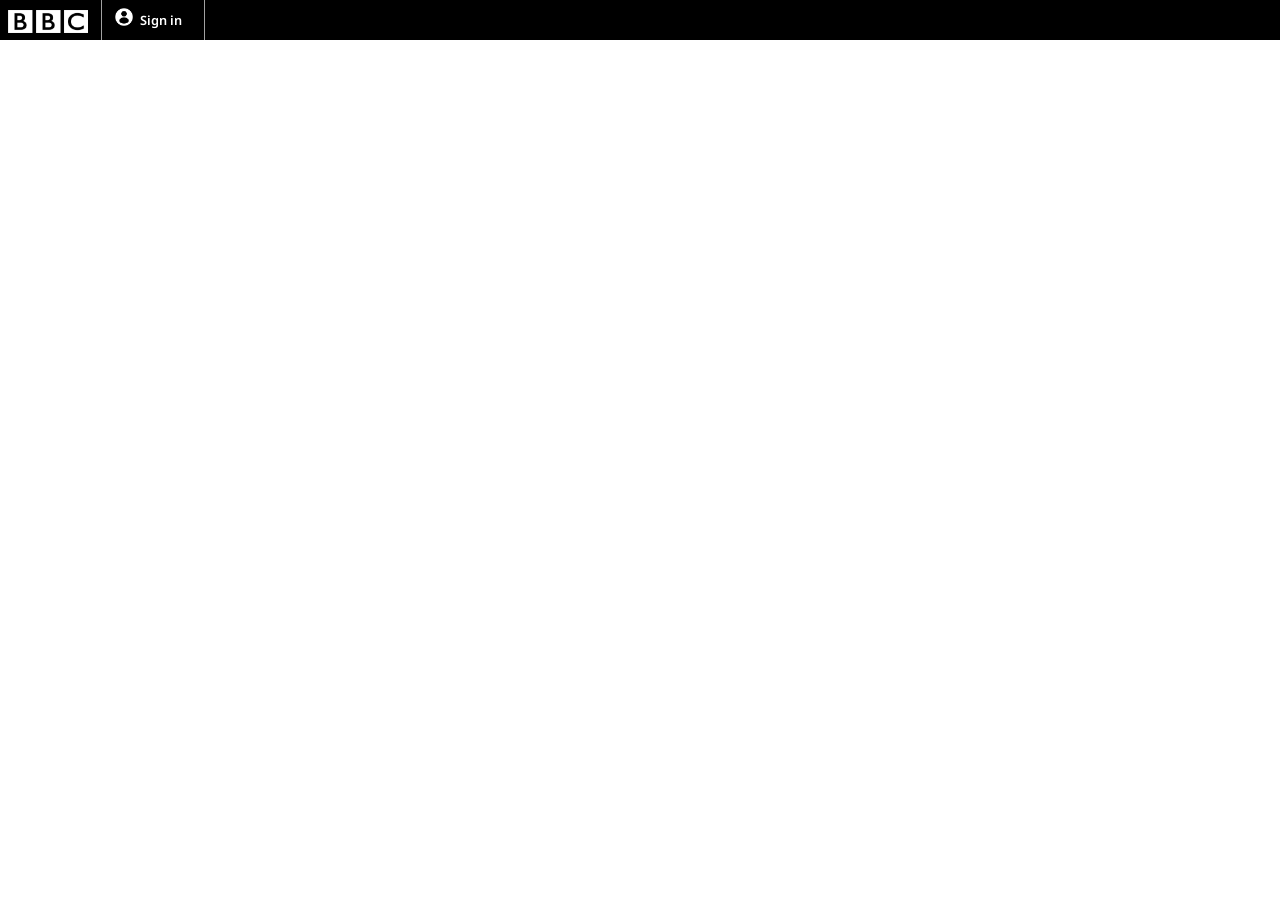
==== layout1/index.html @ d14efac4 "Built layout 1 logo" ====
<!DOCTYPE html>
<html lang="en">

<head>
	<meta charset="utf-8">
	<meta name="description" content="Your description goes here">
	<meta name="keywords" content="one, two, three">
	<meta name="viewport" content="width=device-width, initial-scale=1">

	<title>BBC</title>

	<link rel="preconnect" href="https://fonts.googleapis.com">
	<link rel="preconnect" href="https://fonts.gstatic.com" crossorigin>
	<link href="https://fonts.googleapis.com/css2?family=Noto+Sans:ital,wght@0,100..900;1,100..900&display=swap"
		rel="stylesheet">

	<!-- external CSS link -->
	<link rel="stylesheet" href="css/normalize.css">
	<link rel="stylesheet" href="css/style.css">
</head>

<body>

	<nav class="navbar">
		<ul>
			<li class="bbc-logo-li">
				<img src="assets/bbc-logo.png" alt="White BBC logo" class="bbc-logo">
			</li>

			<li class="sign-in-li">
				<img src="assets/sign-in-logo.png" alt="Sign in logo" class="sign-in-logo">
				<p class="sign-in-text">Sign in</p>
			</li>
		</ul>
	</nav>

	<script type="text/javascript" src="js/main.js"></script>
</body>

</html>
---- layout1/css/style.css ----
/* Box Model Hack */
* {
  box-sizing: border-box;
}

/* Clear fix hack */
.clearfix:after {
  content: ".";
  display: block;
  clear: both;
  visibility: hidden;
  line-height: 0;
  height: 0;
}

.clear {
  clear: both;
}

/******************************************
/* BASE STYLES
/*******************************************/
.noto-sans {
  font-family: "Noto Sans", sans-serif;
  font-optical-sizing: auto;
  font-weight: 100 900;
  font-style: normal;
  font-variation-settings:
    "wdth" 100;
}

body {
  font-family: "Noto Sans", sans-serif;
}


/******************************************
/* LAYOUT
/*******************************************/
header {}

.navbar {
  background-color: #000000;
  height: 2.5rem;
  width: 100%;
}

.navbar ul {
  list-style: none;
  margin: 0;
  padding: 0;
}

.navbar ul li {
  border-right: 0.007rem solid #A2A2A2;
  color: #FFFFFF;
  float: left;
  height: 2.5rem;
  line-height: 1.5rem;
  padding: 0.5rem 0.5rem;

}

.bbc-logo-li {
  width: 8%;
}

.bbc-logo {
  vertical-align: middle;
  width: 5rem;
}

.sign-in-li {
  width: 8%;
}

.sign-in-logo {
  float: left;
  line-height: 1.5rem;
  margin: 0 8% 0 5%;
  vertical-align: middle;
  width: 1.15rem;
}

.sign-in-text {
  font-size: 0.8rem;
  font-weight: 600;
  float: left;
  margin: 0;
}

footer {}

/******************************************
/* ADDITIONAL STYLES
/*******************************************/
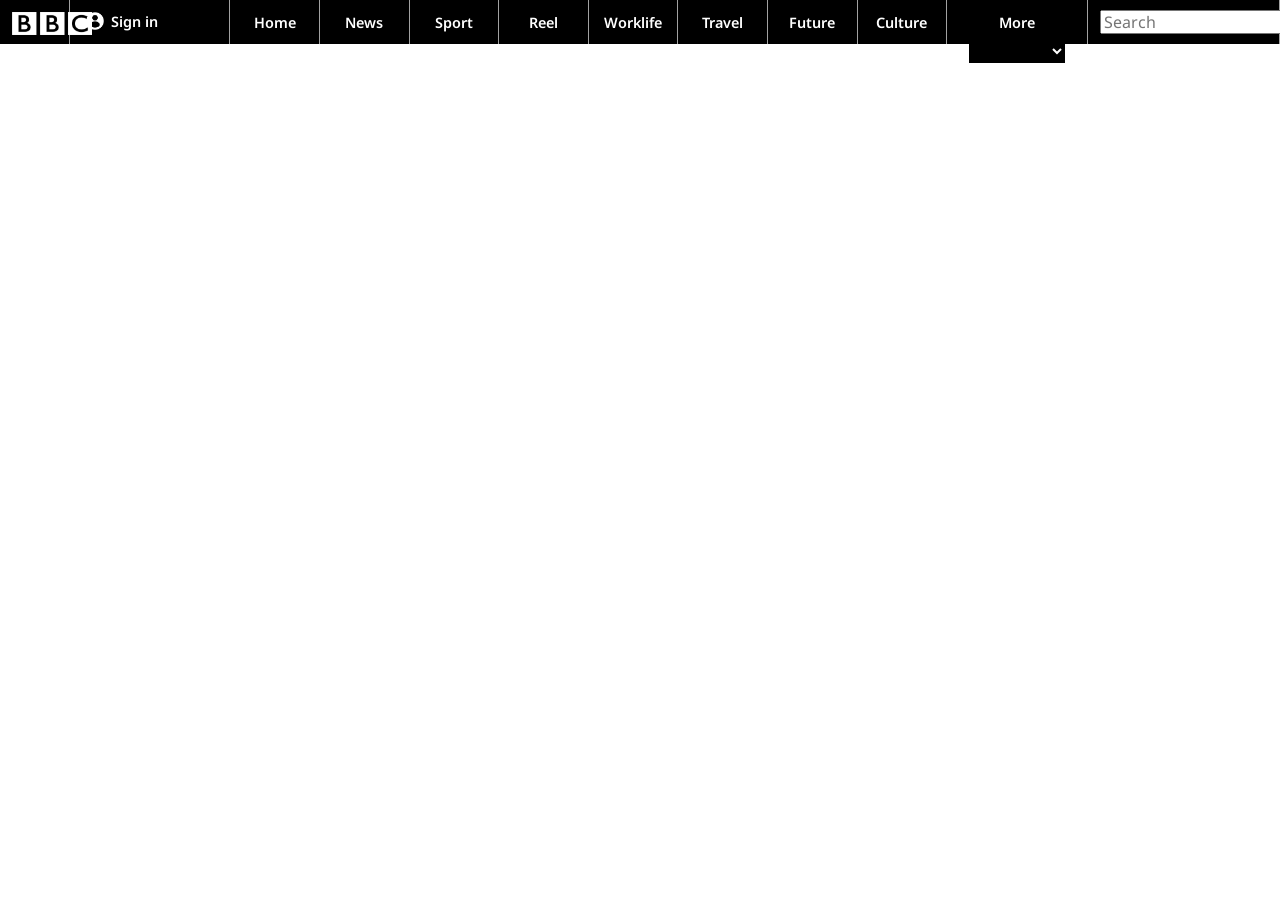
==== commit 92f40597: "Building layout 1 navbar" ====
--- a/layout1/index.html
+++ b/layout1/index.html
@@ -31,6 +31,56 @@
 				<img src="assets/sign-in-logo.png" alt="Sign in logo" class="sign-in-logo">
 				<p class="sign-in-text">Sign in</p>
 			</li>
+
+			<li class="menu-option">
+				<a>Home</a>
+			</li>
+
+			<li class="menu-option">
+				<a>News</a>
+			</li>
+
+			<li class="menu-option">
+				<a>Sport</a>
+			</li>
+
+			<li class="menu-option">
+				<a>Reel</a>
+			</li>
+
+			<li class="menu-option">
+				<a>Worklife</a>
+			</li>
+
+			<li class="menu-option">
+				<a>Travel</a>
+			</li>
+
+			<li class="menu-option">
+				<a>Future</a>
+			</li>
+
+			<li class="menu-option">
+				<a>Culture</a>
+			</li>
+
+			<li class="more-li">
+				<form>
+					<label for="more">More</label>
+					<select name="more-option" id="more">
+						<option value="none"></option>
+						<option value="education">Education</option>
+						<option value="health">Health</option>
+						<option value="politics">Politics</option>
+					</select>
+				</form>
+			</li>
+
+			<li class="search-li">
+				<form>
+					<input type="search" name="search" id="search-bar" placeholder="Search">
+				</form>
+			</li>
 		</ul>
 	</nav>
 
--- a/layout1/css/style.css
+++ b/layout1/css/style.css
@@ -41,7 +41,7 @@
 
 .navbar {
   background-color: #000000;
-  height: 2.5rem;
+  height: 2.75rem;
   width: 100%;
 }
 
@@ -55,14 +55,14 @@
   border-right: 0.007rem solid #A2A2A2;
   color: #FFFFFF;
   float: left;
-  height: 2.5rem;
-  line-height: 1.5rem;
-  padding: 0.5rem 0.5rem;
+  height: 2.75rem;
+  line-height: 1.75rem;
+  padding: 0.5rem 0.75rem;
 
 }
 
 .bbc-logo-li {
-  width: 8%;
+  width: 5.5%;
 }
 
 .bbc-logo {
@@ -71,22 +71,53 @@
 }
 
 .sign-in-li {
-  width: 8%;
+  width: 12.5%;
 }
 
 .sign-in-logo {
   float: left;
-  line-height: 1.5rem;
-  margin: 0 8% 0 5%;
+  margin: 2.75% 5% 0 2.5%;
   vertical-align: middle;
   width: 1.15rem;
 }
 
 .sign-in-text {
-  font-size: 0.8rem;
+  font-size: 0.9rem;
   font-weight: 600;
   float: left;
   margin: 0;
+}
+
+.menu-option {
+  text-align: center;
+  width: 7%;
+}
+
+.menu-option a {
+  color: #FFFFFF;
+  font-size: 0.9rem;
+  font-weight: 600;
+}
+
+.more-li {
+  text-align: center;
+  width: 11%;
+}
+
+.more-li label {
+  font-size: 0.9rem;
+  font-weight: 600;
+}
+
+.more-li select {
+  background-color: #000000;
+  border: none;
+  color: #FFFFFF;
+}
+
+.search-li {
+  border: none;
+  width: 15%;
 }
 
 footer {}
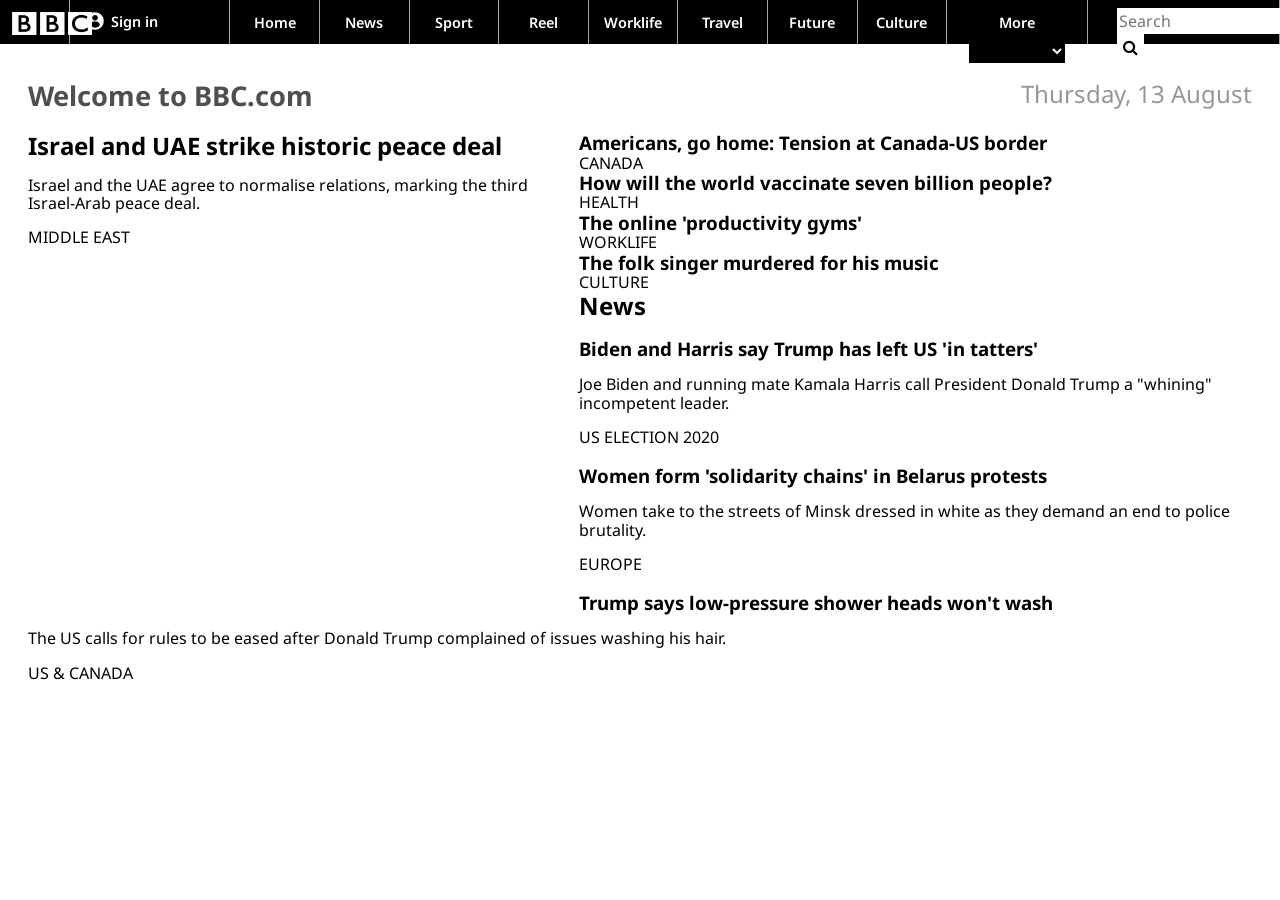
==== commit 9413d315: "Built navbar and top header" ====
--- a/layout1/index.html
+++ b/layout1/index.html
@@ -13,6 +13,8 @@
 	<link rel="preconnect" href="https://fonts.gstatic.com" crossorigin>
 	<link href="https://fonts.googleapis.com/css2?family=Noto+Sans:ital,wght@0,100..900;1,100..900&display=swap"
 		rel="stylesheet">
+
+	<link rel="stylesheet" href="https://cdnjs.cloudflare.com/ajax/libs/font-awesome/4.7.0/css/font-awesome.min.css">
 
 	<!-- external CSS link -->
 	<link rel="stylesheet" href="css/normalize.css">
@@ -79,11 +81,72 @@
 			<li class="search-li">
 				<form>
 					<input type="search" name="search" id="search-bar" placeholder="Search">
+					<button type="submit"><i class="fa fa-search"></i></button>
 				</form>
 			</li>
 		</ul>
 	</nav>
 
+	<main>
+
+		<section class="top-section">
+			<div class="top-header">
+				<h1>Welcome to BBC.com</h1>
+				<h2>Thursday, 13 August</h2>
+			</div>
+			<div class="top-section-left">
+				<h2>Israel and UAE strike historic peace deal</h2>
+				<p>Israel and the UAE agree to normalise relations, marking the third Israel-Arab peace deal.</p>
+				<span>MIDDLE EAST</span>
+			</div>
+			<div class="top-section-right">
+				<div>
+					<h3>Americans, go home: Tension at Canada-US border</h3>
+					<span>CANADA</span>
+				</div>
+				<div>
+					<h3>How will the world vaccinate seven billion people?</h3>
+					<span>HEALTH</span>
+				</div>
+				<div>
+					<h3>The online 'productivity gyms'</h3>
+					<span>WORKLIFE</span>
+				</div>
+				<div>
+					<h3>The folk singer murdered for his music</h3>
+					<span>CULTURE</span>
+				</div>
+			</div>
+		</section>
+
+		<section class="bottom-section">
+			<h2>News</h2>
+			<div>
+				<div>
+					<img src="" alt="">
+					<h3>Biden and Harris say Trump has left US 'in tatters'</h3>
+					<p>Joe Biden and running mate Kamala Harris call President Donald Trump a "whining" incompetent
+						leader.</p>
+					<span>US ELECTION 2020</span>
+				</div>
+				<div>
+					<img src="" alt="">
+					<h3>Women form 'solidarity chains' in Belarus protests</h3>
+					<p>Women take to the streets of Minsk dressed in white as they demand an end to police brutality.
+					</p>
+					<span>EUROPE</span>
+				</div>
+				<div>
+					<img src="" alt="">
+					<h3>Trump says low-pressure shower heads won't wash</h3>
+					<p>The US calls for rules to be eased after Donald Trump complained of issues washing his hair.</p>
+					<span>US & CANADA</span>
+				</div>
+			</div>
+		</section>
+
+	</main>
+
 	<script type="text/javascript" src="js/main.js"></script>
 </body>
 
--- a/layout1/css/style.css
+++ b/layout1/css/style.css
@@ -31,6 +31,12 @@
 
 body {
   font-family: "Noto Sans", sans-serif;
+}
+
+h1,
+h2,
+h3 {
+  margin: 0;
 }
 
 
@@ -120,6 +126,60 @@
   width: 15%;
 }
 
+.search-li form {
+  padding: 0 10%;
+}
+
+.search-li input {
+  background-color: #FFFFFF;
+  border: none;
+  float: left;
+  line-height: 1.5rem;
+}
+
+.search-li button {
+  background-color: #FFFFFF;
+  border: none;
+  float: left;
+  line-height: 1.5rem;
+}
+
+.top-section,
+.bottom-section {
+  padding: 2.25rem 1.75rem 0 1.75rem;
+}
+
+.top-header {
+  margin: 0 0 3.25rem 0;
+}
+
+.top-header h1 {
+  color: #4f4f4f;
+  float: left;
+  font-size: 1.7rem;
+  margin: 0;
+}
+
+.top-header h2 {
+  color: #969696;
+  float: right;
+  font-weight: 400;
+  margin: 0;
+}
+
+.top-section-left {
+  background-image: url("../assets/israel-uae.png");
+  background-size: cover;
+  float: left;
+  height: 30rem;
+  width: 45%;
+}
+
+.top-section-right {
+  float: left;
+  width: 55%;
+}
+
 footer {}
 
 /******************************************
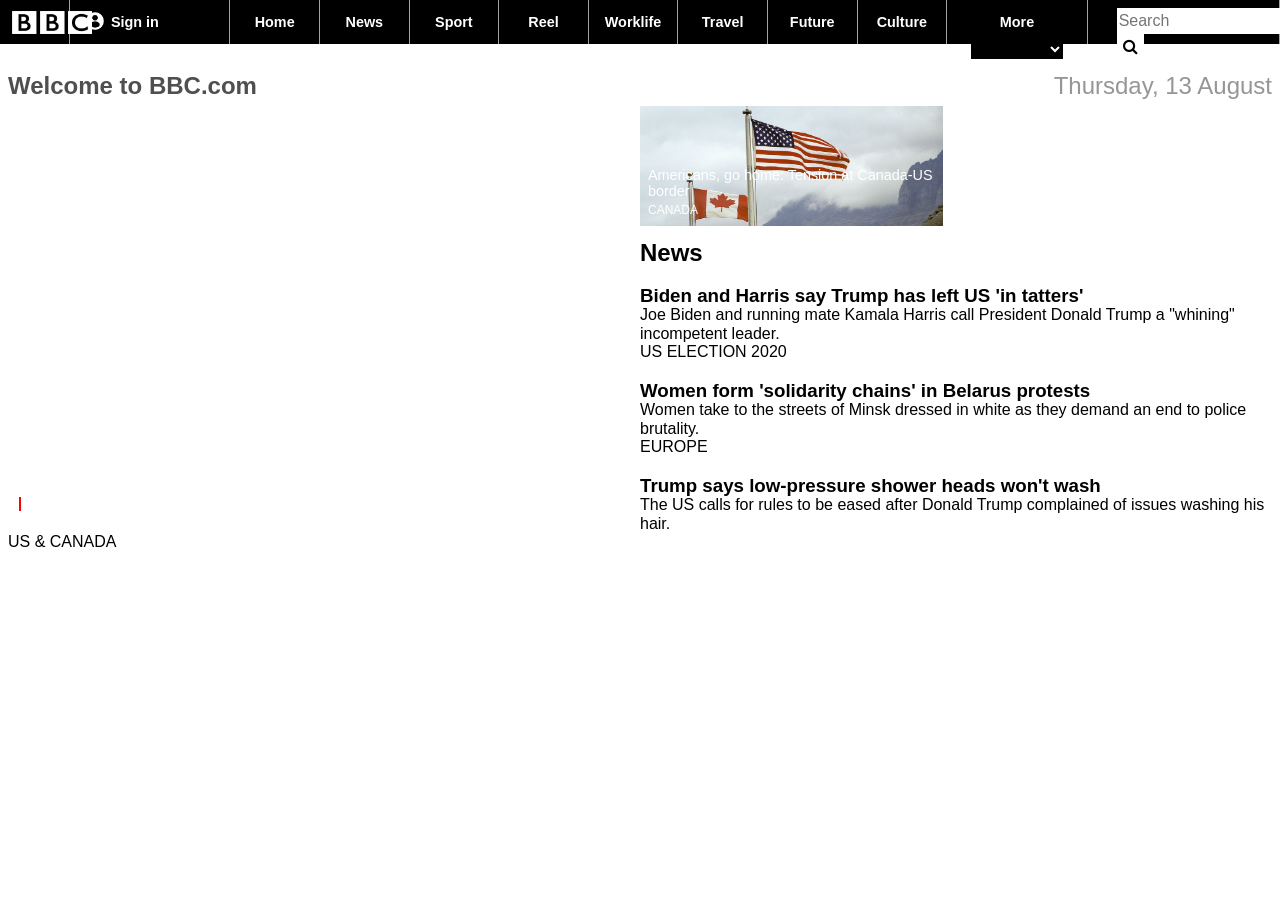
==== commit d0eb3f8d: "Building top left section" ====
--- a/layout1/index.html
+++ b/layout1/index.html
@@ -8,11 +8,6 @@
 	<meta name="viewport" content="width=device-width, initial-scale=1">
 
 	<title>BBC</title>
-
-	<link rel="preconnect" href="https://fonts.googleapis.com">
-	<link rel="preconnect" href="https://fonts.gstatic.com" crossorigin>
-	<link href="https://fonts.googleapis.com/css2?family=Noto+Sans:ital,wght@0,100..900;1,100..900&display=swap"
-		rel="stylesheet">
 
 	<link rel="stylesheet" href="https://cdnjs.cloudflare.com/ajax/libs/font-awesome/4.7.0/css/font-awesome.min.css">
 
@@ -95,14 +90,18 @@
 				<h2>Thursday, 13 August</h2>
 			</div>
 			<div class="top-section-left">
-				<h2>Israel and UAE strike historic peace deal</h2>
-				<p>Israel and the UAE agree to normalise relations, marking the third Israel-Arab peace deal.</p>
-				<span>MIDDLE EAST</span>
+				<div class="top-section-left-wrapper">
+					<h2>Israel and UAE strike historic peace deal</h2>
+					<p>Israel and the UAE agree to normalise relations, marking the third Israel-Arab peace deal.</p>
+					<span>MIDDLE EAST</span>
+				</div>
 			</div>
 			<div class="top-section-right">
-				<div>
-					<h3>Americans, go home: Tension at Canada-US border</h3>
-					<span>CANADA</span>
+				<div class="top-right-americans">
+					<div class="americans-wrapper">
+						<h3>Americans, go home: Tension at Canada-US border</h3>
+						<span>CANADA</span>
+					</div>
 				</div>
 				<div>
 					<h3>How will the world vaccinate seven billion people?</h3>
--- a/layout1/css/style.css
+++ b/layout1/css/style.css
@@ -20,22 +20,16 @@
 /******************************************
 /* BASE STYLES
 /*******************************************/
-.noto-sans {
-  font-family: "Noto Sans", sans-serif;
-  font-optical-sizing: auto;
-  font-weight: 100 900;
-  font-style: normal;
-  font-variation-settings:
-    "wdth" 100;
-}
-
 body {
-  font-family: "Noto Sans", sans-serif;
+  font-family: Helvetica, sans-serif;
 }
 
 h1,
 h2,
-h3 {
+h3,
+h4,
+p,
+span {
   margin: 0;
 }
 
@@ -48,7 +42,9 @@
 .navbar {
   background-color: #000000;
   height: 2.75rem;
+  position: fixed;
   width: 100%;
+  z-index: 1000;
 }
 
 .navbar ul {
@@ -146,23 +142,24 @@
 
 .top-section,
 .bottom-section {
-  padding: 2.25rem 1.75rem 0 1.75rem;
+  padding: 4.5rem 0.5rem 0 0.5rem;
 }
 
 .top-header {
-  margin: 0 0 3.25rem 0;
+  margin: 0 0 2.15rem 0;
 }
 
 .top-header h1 {
   color: #4f4f4f;
   float: left;
-  font-size: 1.7rem;
+  font-size: 1.5rem;
   margin: 0;
 }
 
 .top-header h2 {
   color: #969696;
   float: right;
+  font-size: 1.5rem;
   font-weight: 400;
   margin: 0;
 }
@@ -170,14 +167,69 @@
 .top-section-left {
   background-image: url("../assets/israel-uae.png");
   background-size: cover;
-  float: left;
-  height: 30rem;
-  width: 45%;
+  color: #FFFFFF;
+  float: left;
+  height: 26rem;
+  margin-right: 1%;
+  padding: 0.7rem;
+  position: relative;
+  width: 49%;
+}
+
+.top-section-left-wrapper {
+  bottom: 0.6rem;
+  position: absolute;
+}
+
+.top-section-left-wrapper h2 {
+  font-size: 1.5rem;
+  font-weight: 400;
+  margin-bottom: 0.4rem;
+}
+
+.top-section-left-wrapper p {
+  font-size: 0.8rem;
+  font-weight: 300;
+  margin-bottom: 0.25rem;
+}
+
+.top-section-left-wrapper span {
+  border-left: 0.15rem solid #FF0000;
+  font-size: 0.75rem;
+  font-weight: 300;
+  padding-left: 0.4rem;
 }
 
 .top-section-right {
-  float: left;
-  width: 55%;
+  color: #FFFFFF;
+  float: left;
+  width: 49%;
+}
+
+.top-section-right h3 {
+  font-size: 0.9rem;
+  font-weight: 500;
+}
+
+.top-section-right span {
+  font-size: 0.75rem;
+  font-weight: 400;
+}
+
+.top-right-americans {
+  background-image: url("../assets/americans.jpg");
+  background-size: cover;
+  float: left;
+  height: 7.5rem;
+  margin: 0 2% 2% 0;
+  padding: 0.5rem;
+  position: relative;
+  width: 49%;
+}
+
+.americans-wrapper {
+  position: absolute;
+  bottom: 0.5rem;
 }
 
 footer {}
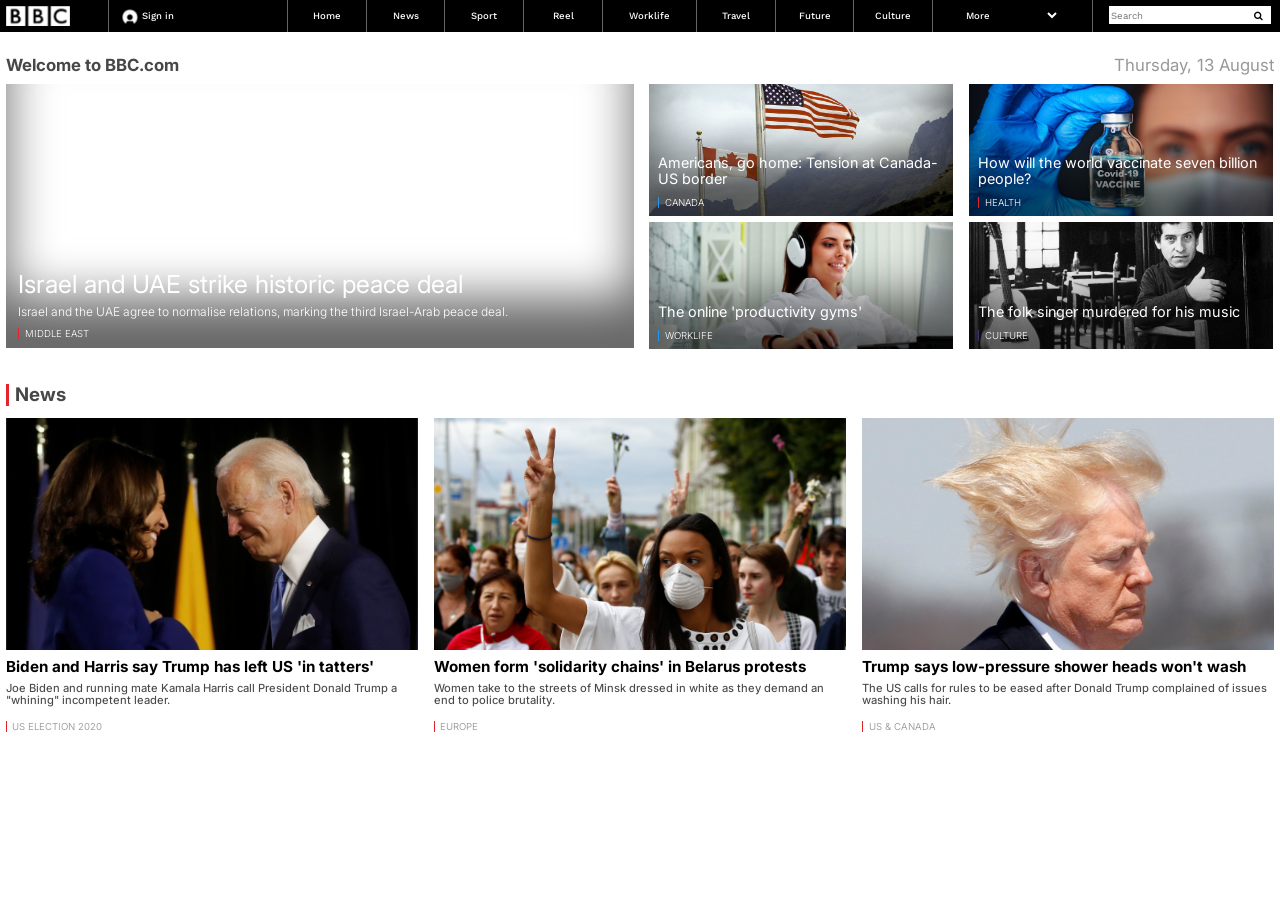
==== commit 070a2647: "Completed layout 1 (BBC)" ====
--- a/layout1/index.html
+++ b/layout1/index.html
@@ -9,6 +9,17 @@
 
 	<title>BBC</title>
 
+	<link rel="preconnect" href="https://fonts.googleapis.com">
+	<link rel="preconnect" href="https://fonts.gstatic.com" crossorigin>
+	<link href="https://fonts.googleapis.com/css2?family=Work+Sans:ital,wght@0,100..900;1,100..900&display=swap"
+		rel="stylesheet">
+
+	<link rel="preconnect" href="https://fonts.googleapis.com">
+	<link rel="preconnect" href="https://fonts.gstatic.com" crossorigin>
+	<link
+		href="https://fonts.googleapis.com/css2?family=Inter:ital,opsz,wght@0,14..32,100..900;1,14..32,100..900&display=swap"
+		rel="stylesheet">
+
 	<link rel="stylesheet" href="https://cdnjs.cloudflare.com/ajax/libs/font-awesome/4.7.0/css/font-awesome.min.css">
 
 	<!-- external CSS link -->
@@ -18,15 +29,15 @@
 
 <body>
 
-	<nav class="navbar">
+	<nav>
 		<ul>
 			<li class="bbc-logo-li">
-				<img src="assets/bbc-logo.png" alt="White BBC logo" class="bbc-logo">
+				<img src="assets/bbc-logo.jpg" alt="white-bbc-logo" class="bbc-logo">
 			</li>
 
 			<li class="sign-in-li">
-				<img src="assets/sign-in-logo.png" alt="Sign in logo" class="sign-in-logo">
-				<p class="sign-in-text">Sign in</p>
+				<img src="assets/sign-in.jpg" alt="White sign in icon">
+				<a>Sign in</a>
 			</li>
 
 			<li class="menu-option">
@@ -45,7 +56,7 @@
 				<a>Reel</a>
 			</li>
 
-			<li class="menu-option">
+			<li class="menu-option-long">
 				<a>Worklife</a>
 			</li>
 
@@ -62,21 +73,23 @@
 			</li>
 
 			<li class="more-li">
-				<form>
-					<label for="more">More</label>
-					<select name="more-option" id="more">
-						<option value="none"></option>
-						<option value="education">Education</option>
-						<option value="health">Health</option>
-						<option value="politics">Politics</option>
-					</select>
-				</form>
+				<label for="more">
+					More
+				</label>
+				<select name="more" id="more">
+					<option></option>
+					<option value="education">Education</option>
+					<option value="health">Health</option>
+					<option value="politics">Politics</option>
+				</select>
 			</li>
 
 			<li class="search-li">
 				<form>
-					<input type="search" name="search" id="search-bar" placeholder="Search">
-					<button type="submit"><i class="fa fa-search"></i></button>
+					<input type="search" placeholder="Search" name="search">
+					<button type="submit">
+						<i class="fa fa-search"></i>
+					</button>
 				</form>
 			</li>
 		</ul>
@@ -84,64 +97,83 @@
 
 	<main>
 
-		<section class="top-section">
-			<div class="top-header">
-				<h1>Welcome to BBC.com</h1>
-				<h2>Thursday, 13 August</h2>
-			</div>
-			<div class="top-section-left">
-				<div class="top-section-left-wrapper">
+		<div class="main-heading">
+			<h1>Welcome to BBC.com</h1>
+			<h2>Thursday, 13 August</h2>
+		</div>
+
+		<section class="top">
+
+			<div class="top-left">
+				<div>
 					<h2>Israel and UAE strike historic peace deal</h2>
 					<p>Israel and the UAE agree to normalise relations, marking the third Israel-Arab peace deal.</p>
 					<span>MIDDLE EAST</span>
 				</div>
 			</div>
-			<div class="top-section-right">
-				<div class="top-right-americans">
-					<div class="americans-wrapper">
+
+			<div class="top-right">
+
+				<div class="americans-div">
+					<div>
 						<h3>Americans, go home: Tension at Canada-US border</h3>
 						<span>CANADA</span>
 					</div>
 				</div>
-				<div>
-					<h3>How will the world vaccinate seven billion people?</h3>
-					<span>HEALTH</span>
+
+				<div class="vaccine-div">
+					<div>
+						<h3>How will the world vaccinate seven billion people?</h3>
+						<span>HEALTH</span>
+					</div>
 				</div>
-				<div>
-					<h3>The online 'productivity gyms'</h3>
-					<span>WORKLIFE</span>
+
+				<div class="online-div">
+					<div>
+						<h3>The online 'productivity gyms'</h3>
+						<span>WORKLIFE</span>
+					</div>
 				</div>
-				<div>
-					<h3>The folk singer murdered for his music</h3>
-					<span>CULTURE</span>
+
+				<div class="folk-div">
+					<div>
+						<h3>The folk singer murdered for his music</h3>
+						<span>CULTURE</span>
+					</div>
 				</div>
+
 			</div>
+
 		</section>
 
-		<section class="bottom-section">
-			<h2>News</h2>
-			<div>
-				<div>
-					<img src="" alt="">
-					<h3>Biden and Harris say Trump has left US 'in tatters'</h3>
-					<p>Joe Biden and running mate Kamala Harris call President Donald Trump a "whining" incompetent
-						leader.</p>
-					<span>US ELECTION 2020</span>
-				</div>
-				<div>
-					<img src="" alt="">
-					<h3>Women form 'solidarity chains' in Belarus protests</h3>
-					<p>Women take to the streets of Minsk dressed in white as they demand an end to police brutality.
-					</p>
-					<span>EUROPE</span>
-				</div>
-				<div>
-					<img src="" alt="">
-					<h3>Trump says low-pressure shower heads won't wash</h3>
-					<p>The US calls for rules to be eased after Donald Trump complained of issues washing his hair.</p>
-					<span>US & CANADA</span>
-				</div>
+		<div class="bottom-heading">
+			<h3>News</h3>
+		</div>
+
+		<section class="bottom">
+
+			<div class="biden-div">
+				<img src="assets/biden.jpg" alt="Joe Biden and Kamala Harris">
+				<h4>Biden and Harris say Trump has left US 'in tatters'</h4>
+				<p>Joe Biden and running mate Kamala Harris call President Donald Trump a "whining" incompetent leader.
+				</p>
+				<span>US ELECTION 2020</span>
 			</div>
+
+			<div class="women-div">
+				<img src="assets/women.jpg" alt="Belarus women protesting">
+				<h4>Women form 'solidarity chains' in Belarus protests</h4>
+				<p>Women take to the streets of Minsk dressed in white as they demand an end to police brutality.</p>
+				<span>EUROPE</span>
+			</div>
+
+			<div class="trump-div">
+				<img src="assets/trump.jpg">
+				<h4>Trump says low-pressure shower heads won't wash</h4>
+				<p>The US calls for rules to be eased after Donald Trump complained of issues washing his hair.</p>
+				<span>US & CANADA</span>
+			</div>
+
 		</section>
 
 	</main>
--- a/layout1/css/style.css
+++ b/layout1/css/style.css
@@ -20,8 +20,25 @@
 /******************************************
 /* BASE STYLES
 /*******************************************/
+.work-sans {
+  font-family: "Work Sans", sans-serif;
+  font-optical-sizing: auto;
+  font-weight: 100 900;
+  font-style: normal;
+}
+
+
+.inter {
+  font-family: "Inter", sans-serif;
+  font-optical-sizing: auto;
+  font-weight: 100 900;
+  font-style: normal;
+}
+
 body {
-  font-family: Helvetica, sans-serif;
+  font-family: "Inter", sans-serif;
+  margin: 0;
+  padding: 0;
 }
 
 h1,
@@ -39,197 +56,298 @@
 /*******************************************/
 header {}
 
-.navbar {
+nav {
   background-color: #000000;
-  height: 2.75rem;
-  position: fixed;
-  width: 100%;
-  z-index: 1000;
-}
-
-.navbar ul {
+  color: #FFFFFF;
+  font-family: "Work Sans", sans-serif;
+  height: 2rem;
+  overflow: hidden;
+}
+
+nav ul {
   list-style: none;
   margin: 0;
   padding: 0;
 }
 
-.navbar ul li {
-  border-right: 0.007rem solid #A2A2A2;
-  color: #FFFFFF;
-  float: left;
-  height: 2.75rem;
-  line-height: 1.75rem;
-  padding: 0.5rem 0.75rem;
-
+nav ul li {
+  border-right: 0.05rem solid #666;
+  float: left;
+  font-size: 0.6rem;
+  font-weight: 500;
+  padding: 0.4rem 0.4rem;
+}
+
+nav ul li a {
+  line-height: 1.2rem;
 }
 
 .bbc-logo-li {
-  width: 5.5%;
+  width: 8.5%;
 }
 
 .bbc-logo {
+  height: 1.2rem;
+  width: 4rem;
+}
+
+.sign-in-li {
+  padding-left: 0.8rem;
+  width: 14%;
+}
+
+.sign-in-li img {
+  height: 1rem;
   vertical-align: middle;
-  width: 5rem;
-}
-
-.sign-in-li {
-  width: 12.5%;
-}
-
-.sign-in-logo {
-  float: left;
-  margin: 2.75% 5% 0 2.5%;
-  vertical-align: middle;
-  width: 1.15rem;
-}
-
-.sign-in-text {
-  font-size: 0.9rem;
-  font-weight: 600;
-  float: left;
-  margin: 0;
+  width: 1rem;
+}
+
+.sign-in-li a {
+  margin-left: 0.1rem;
 }
 
 .menu-option {
   text-align: center;
-  width: 7%;
-}
-
-.menu-option a {
-  color: #FFFFFF;
-  font-size: 0.9rem;
-  font-weight: 600;
+  width: 6.15%;
+}
+
+.menu-option-long {
+  text-align: center;
+  width: 7.35%;
 }
 
 .more-li {
+  line-height: 1.2rem;
   text-align: center;
-  width: 11%;
-}
-
-.more-li label {
-  font-size: 0.9rem;
-  font-weight: 600;
+  width: 12.5%;
 }
 
 .more-li select {
-  background-color: #000000;
+  background-color: transparent;
   border: none;
   color: #FFFFFF;
 }
 
 .search-li {
   border: none;
-  width: 15%;
-}
-
-.search-li form {
-  padding: 0 10%;
+  padding-left: 1rem;
+  width: 14.5%;
 }
 
 .search-li input {
   background-color: #FFFFFF;
   border: none;
-  float: left;
-  line-height: 1.5rem;
+  color: #000000;
+  float: left;
+  height: 1.1rem;
+  width: 84%;
 }
 
 .search-li button {
   background-color: #FFFFFF;
   border: none;
   float: left;
-  line-height: 1.5rem;
-}
-
-.top-section,
-.bottom-section {
-  padding: 4.5rem 0.5rem 0 0.5rem;
-}
-
-.top-header {
-  margin: 0 0 2.15rem 0;
-}
-
-.top-header h1 {
-  color: #4f4f4f;
-  float: left;
-  font-size: 1.5rem;
-  margin: 0;
-}
-
-.top-header h2 {
-  color: #969696;
+  height: 1.1rem;
+  width: 15%;
+}
+
+main {
+  padding: 1.5rem 0.35rem 0 0.35rem;
+}
+
+.main-heading {
+  margin-bottom: 1.75rem;
+}
+
+.main-heading h1 {
+  color: #474747;
+  font-size: 1.05rem;
+  float: left;
+  width: 50%;
+}
+
+.main-heading h2 {
+  color: #989898;
+  font-size: 1.05rem;
+  font-weight: 400;
   float: right;
-  font-size: 1.5rem;
-  font-weight: 400;
-  margin: 0;
-}
-
-.top-section-left {
+}
+
+.top {
+  color: #FFF;
+  margin-bottom: 20.5rem;
+}
+
+.top-left {
   background-image: url("../assets/israel-uae.png");
   background-size: cover;
-  color: #FFFFFF;
-  float: left;
-  height: 26rem;
-  margin-right: 1%;
-  padding: 0.7rem;
+  background-repeat: no-repeat;
+  background-position: center;
+  box-shadow: inset 0 -3.125rem 3.125rem rgba(0, 0, 0, 0.6);
+  float: left;
+  height: 16.5rem;
+  margin-right: 1.2%;
+  padding: 0 0.8rem;
   position: relative;
-  width: 49%;
-}
-
-.top-section-left-wrapper {
-  bottom: 0.6rem;
+  width: 49.5%;
+}
+
+.top-left div {
+  bottom: 0.5rem;
   position: absolute;
 }
 
-.top-section-left-wrapper h2 {
-  font-size: 1.5rem;
+.top-left h2 {
+  font-size: 1.55rem;
   font-weight: 400;
   margin-bottom: 0.4rem;
 }
 
-.top-section-left-wrapper p {
-  font-size: 0.8rem;
-  font-weight: 300;
-  margin-bottom: 0.25rem;
-}
-
-.top-section-left-wrapper span {
-  border-left: 0.15rem solid #FF0000;
+.top-left p {
   font-size: 0.75rem;
   font-weight: 300;
+  margin-bottom: 0.2rem;
+  padding-right: 2rem;
+}
+
+.top-left span {
+  border-left: 0.1rem solid #E3242B;
+  font-size: 0.6rem;
+  font-weight: 300;
+  padding-left: 0.35rem;
+}
+
+.top-right div {
+  padding: 0 0.3rem;
+  position: relative;
+}
+
+.top-right div div {
+  position: absolute;
+  bottom: 0.4rem;
+}
+
+.top-right h3 {
+  font-size: 0.9rem;
+  font-weight: 400;
+  margin-bottom: 0.2rem;
+  padding-right: 0.5rem;
+}
+
+.top-right span {
+  border-left: 0.1rem solid #2196F3;
+  font-size: 0.6rem;
+  font-weight: 300;
+  padding-left: 0.35rem;
+}
+
+.americans-div {
+  background-image: url("../assets/americans.jpg");
+  background-size: cover;
+  background-repeat: no-repeat;
+  background-position: center;
+  box-shadow: inset 0 -3.125rem 3.125rem rgba(0, 0, 0, 0.6);
+  float: left;
+  height: 8.25rem;
+  margin-right: 1.2%;
+  width: 24%;
+}
+
+.vaccine-div {
+  background-image: url("../assets/vaccine.jpg");
+  background-size: cover;
+  background-repeat: no-repeat;
+  background-position: center;
+  box-shadow: inset 0 -3.125rem 3.125rem rgba(0, 0, 0, 0.6);
+  float: left;
+  height: 8.25rem;
+  width: 24%;
+}
+
+.vaccine-div span {
+  border-left: 0.1rem solid #E3242B;
+}
+
+.online-div {
+  background-image: url("../assets/online.jpg");
+  background-size: cover;
+  background-repeat: no-repeat;
+  background-position: center;
+  box-shadow: inset 0 -3.125rem 3.125rem rgba(0, 0, 0, 0.6);
+  float: left;
+  height: 7.9rem;
+  margin-top: 0.4rem;
+  margin-right: 1.2%;
+  width: 24%;
+}
+
+.folk-div {
+  background-image: url("../assets/folk.jpg");
+  background-size: cover;
+  background-repeat: no-repeat;
+  background-position: center;
+  box-shadow: inset 0 -3.125rem 3.125rem rgba(0, 0, 0, 0.6);
+  float: left;
+  height: 7.9rem;
+  margin-top: 0.4rem;
+  width: 24%;
+}
+
+.folk-div span {
+  border-left: 0.1rem solid #462D71;
+}
+
+.bottom-heading h3 {
+  border-left: 0.2rem solid #E3242B;
   padding-left: 0.4rem;
-}
-
-.top-section-right {
-  color: #FFFFFF;
-  float: left;
-  width: 49%;
-}
-
-.top-section-right h3 {
-  font-size: 0.9rem;
-  font-weight: 500;
-}
-
-.top-section-right span {
-  font-size: 0.75rem;
-  font-weight: 400;
-}
-
-.top-right-americans {
-  background-image: url("../assets/americans.jpg");
-  background-size: cover;
-  float: left;
-  height: 7.5rem;
-  margin: 0 2% 2% 0;
-  padding: 0.5rem;
-  position: relative;
-  width: 49%;
-}
-
-.americans-wrapper {
-  position: absolute;
-  bottom: 0.5rem;
+  color: #474747;
+  margin-bottom: 0.8rem;
+}
+
+.bottom {
+  margin-bottom: 19rem;
+}
+
+.bottom div {
+  float: left;
+  width: 32.5%;
+}
+
+.bottom img {
+  margin-bottom: 0.25rem;
+  max-width: 100%;
+}
+
+.bottom h4 {
+  font-size: 0.95rem;
+  margin-bottom: 0.4rem;
+}
+
+.bottom p {
+  color: #474747;
+  font-size: 0.7rem;
+  font-weight: 450;
+  margin-bottom: 0.5rem;
+}
+
+.bottom span {
+  border-left: 0.1rem solid #E3242B;
+  color: #989898;
+  font-size: 0.6rem;
+  font-weight: 350;
+  padding-left: 0.35rem;
+}
+
+.biden-div {
+  margin-right: 1.25%;
+}
+
+.women-div {
+  margin-right: 1.25%;
+}
+
+.trump-div {
+  margin-right: 0;
 }
 
 footer {}
